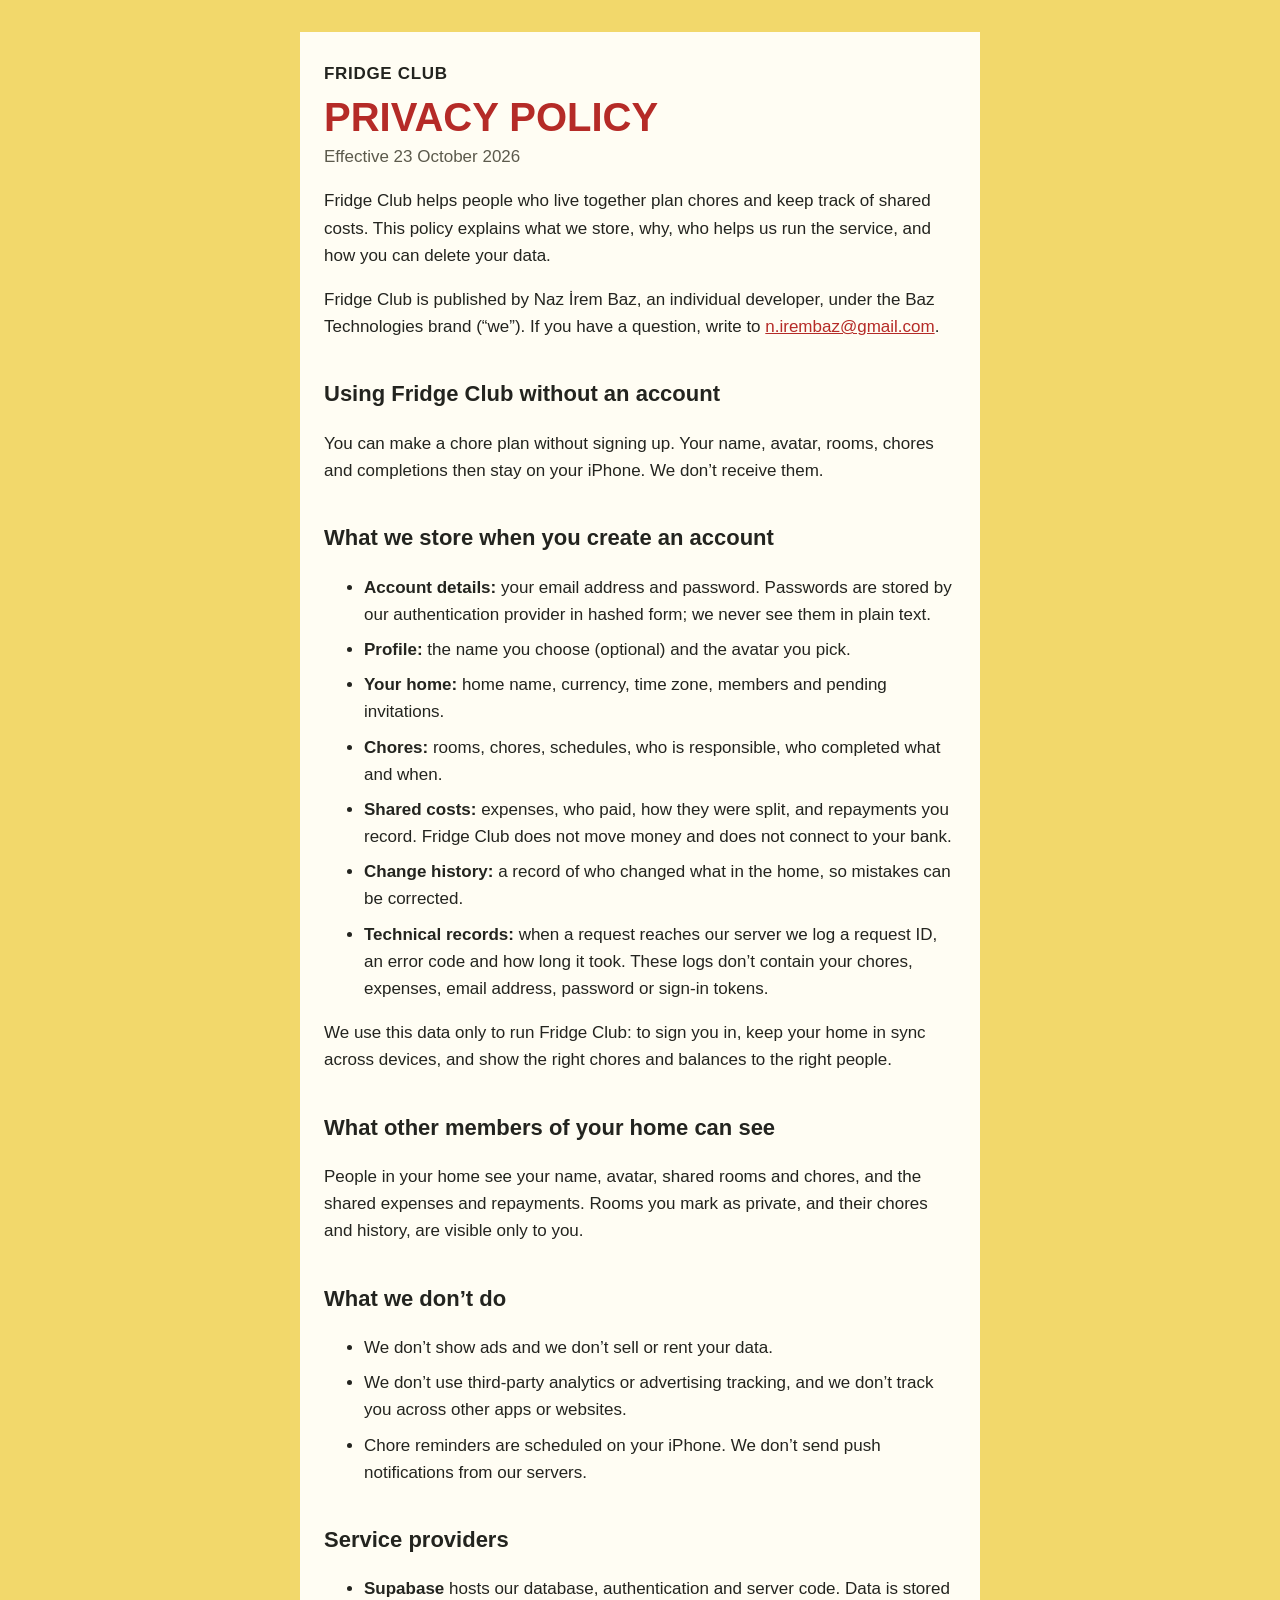
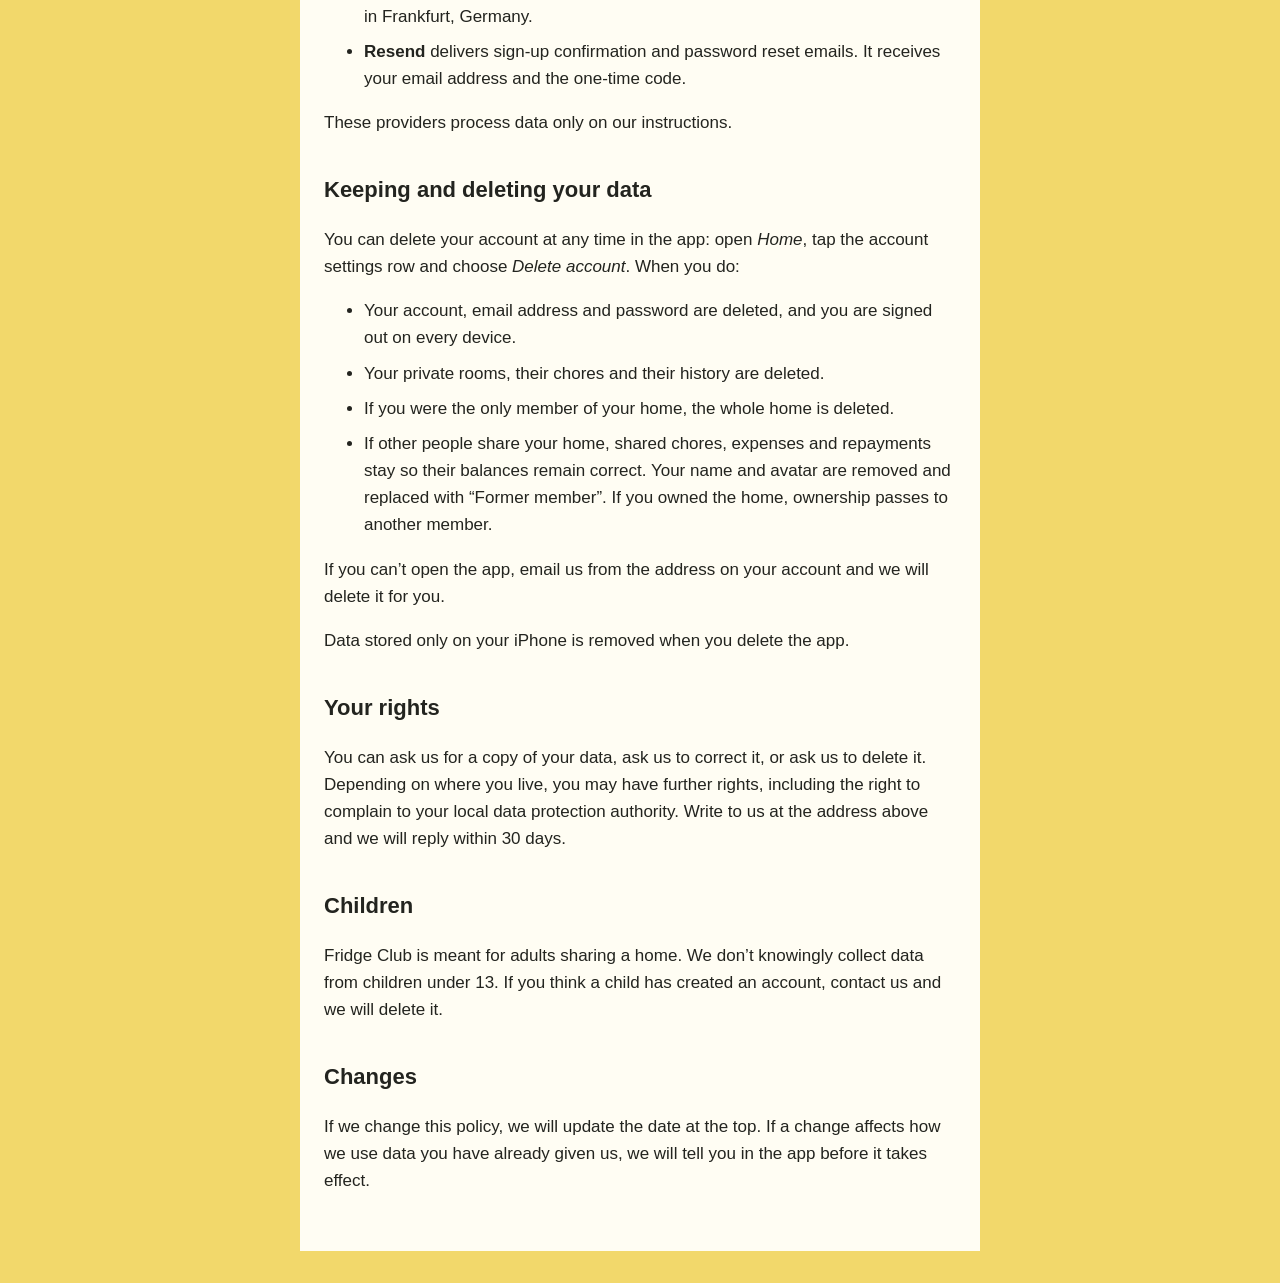
==== privacy/index.html @ 999a1f3d "Fridge Club privacy and support pages Co-Authored-By: Claude Opus 5.5 <noreply@anthropic.com>" ====
<!doctype html>
<html lang="en">
<head>
<meta charset="utf-8">
<meta name="viewport" content="width=device-width, initial-scale=1">
<title>Privacy Policy · Fridge Club</title>
<link rel="stylesheet" href="../style.css">
</head>
<body>
<main>
<p class="brand"><a href="../">Fridge Club</a></p>
<h1>Privacy Policy</h1>
<p class="meta">Effective 23 October 2026</p>

<p>Fridge Club helps people who live together plan chores and keep track of shared costs. This policy explains what we store, why, who helps us run the service, and how you can delete your data.</p>
<p>Fridge Club is published by Naz İrem Baz, an individual developer, under the Baz Technologies brand (“we”). If you have a question, write to <a href="mailto:n.irembaz@gmail.com">n.irembaz@gmail.com</a>.</p>

<h2>Using Fridge Club without an account</h2>
<p>You can make a chore plan without signing up. Your name, avatar, rooms, chores and completions then stay on your iPhone. We don’t receive them.</p>

<h2>What we store when you create an account</h2>
<ul>
<li><strong>Account details:</strong> your email address and password. Passwords are stored by our authentication provider in hashed form; we never see them in plain text.</li>
<li><strong>Profile:</strong> the name you choose (optional) and the avatar you pick.</li>
<li><strong>Your home:</strong> home name, currency, time zone, members and pending invitations.</li>
<li><strong>Chores:</strong> rooms, chores, schedules, who is responsible, who completed what and when.</li>
<li><strong>Shared costs:</strong> expenses, who paid, how they were split, and repayments you record. Fridge Club does not move money and does not connect to your bank.</li>
<li><strong>Change history:</strong> a record of who changed what in the home, so mistakes can be corrected.</li>
<li><strong>Technical records:</strong> when a request reaches our server we log a request ID, an error code and how long it took. These logs don’t contain your chores, expenses, email address, password or sign-in tokens.</li>
</ul>
<p>We use this data only to run Fridge Club: to sign you in, keep your home in sync across devices, and show the right chores and balances to the right people.</p>

<h2>What other members of your home can see</h2>
<p>People in your home see your name, avatar, shared rooms and chores, and the shared expenses and repayments. Rooms you mark as private, and their chores and history, are visible only to you.</p>

<h2>What we don’t do</h2>
<ul>
<li>We don’t show ads and we don’t sell or rent your data.</li>
<li>We don’t use third-party analytics or advertising tracking, and we don’t track you across other apps or websites.</li>
<li>Chore reminders are scheduled on your iPhone. We don’t send push notifications from our servers.</li>
</ul>

<h2>Service providers</h2>
<ul>
<li><strong>Supabase</strong> hosts our database, authentication and server code. Data is stored in Frankfurt, Germany.</li>
<li><strong>Resend</strong> delivers sign-up confirmation and password reset emails. It receives your email address and the one-time code.</li>
</ul>
<p>These providers process data only on our instructions.</p>

<h2>Keeping and deleting your data</h2>
<p>You can delete your account at any time in the app: open <em>Home</em>, tap the account settings row and choose <em>Delete account</em>. When you do:</p>
<ul>
<li>Your account, email address and password are deleted, and you are signed out on every device.</li>
<li>Your private rooms, their chores and their history are deleted.</li>
<li>If you were the only member of your home, the whole home is deleted.</li>
<li>If other people share your home, shared chores, expenses and repayments stay so their balances remain correct. Your name and avatar are removed and replaced with “Former member”. If you owned the home, ownership passes to another member.</li>
</ul>
<p>If you can’t open the app, email us from the address on your account and we will delete it for you.</p>
<p>Data stored only on your iPhone is removed when you delete the app.</p>

<h2>Your rights</h2>
<p>You can ask us for a copy of your data, ask us to correct it, or ask us to delete it. Depending on where you live, you may have further rights, including the right to complain to your local data protection authority. Write to us at the address above and we will reply within 30 days.</p>

<h2>Children</h2>
<p>Fridge Club is meant for adults sharing a home. We don’t knowingly collect data from children under 13. If you think a child has created an account, contact us and we will delete it.</p>

<h2>Changes</h2>
<p>If we change this policy, we will update the date at the top. If a change affects how we use data you have already given us, we will tell you in the app before it takes effect.</p>
</main>
</body>
</html>
---- style.css ----
:root { --paper: #fffdf3; --fridge: #f2d86b; --ink: #23241f; --muted: #5c5a4c; --red: #b52b27; --todo: #ffe2a8; }
* { box-sizing: border-box; }
body { margin: 0; background: var(--fridge); color: var(--ink); font: 17px/1.6 -apple-system, BlinkMacSystemFont, "Segoe UI", sans-serif; }
main { max-width: 680px; margin: 32px auto; padding: 28px 24px 40px; background: var(--paper); }
@media (max-width: 720px) { main { margin: 0; } }
.brand { margin: 0 0 8px; font-weight: 800; letter-spacing: .04em; text-transform: uppercase; }
.brand a { color: var(--ink); text-decoration: none; }
h1 { margin: 0 0 4px; color: var(--red); font-size: 40px; line-height: 1.1; text-transform: uppercase; }
h2 { margin-top: 36px; font-size: 22px; }
h3 { margin: 24px 0 4px; font-size: 18px; }
.meta { color: var(--muted); margin-top: 0; }
a { color: var(--red); }
li { margin-bottom: 8px; }
.todo { background: var(--todo); }
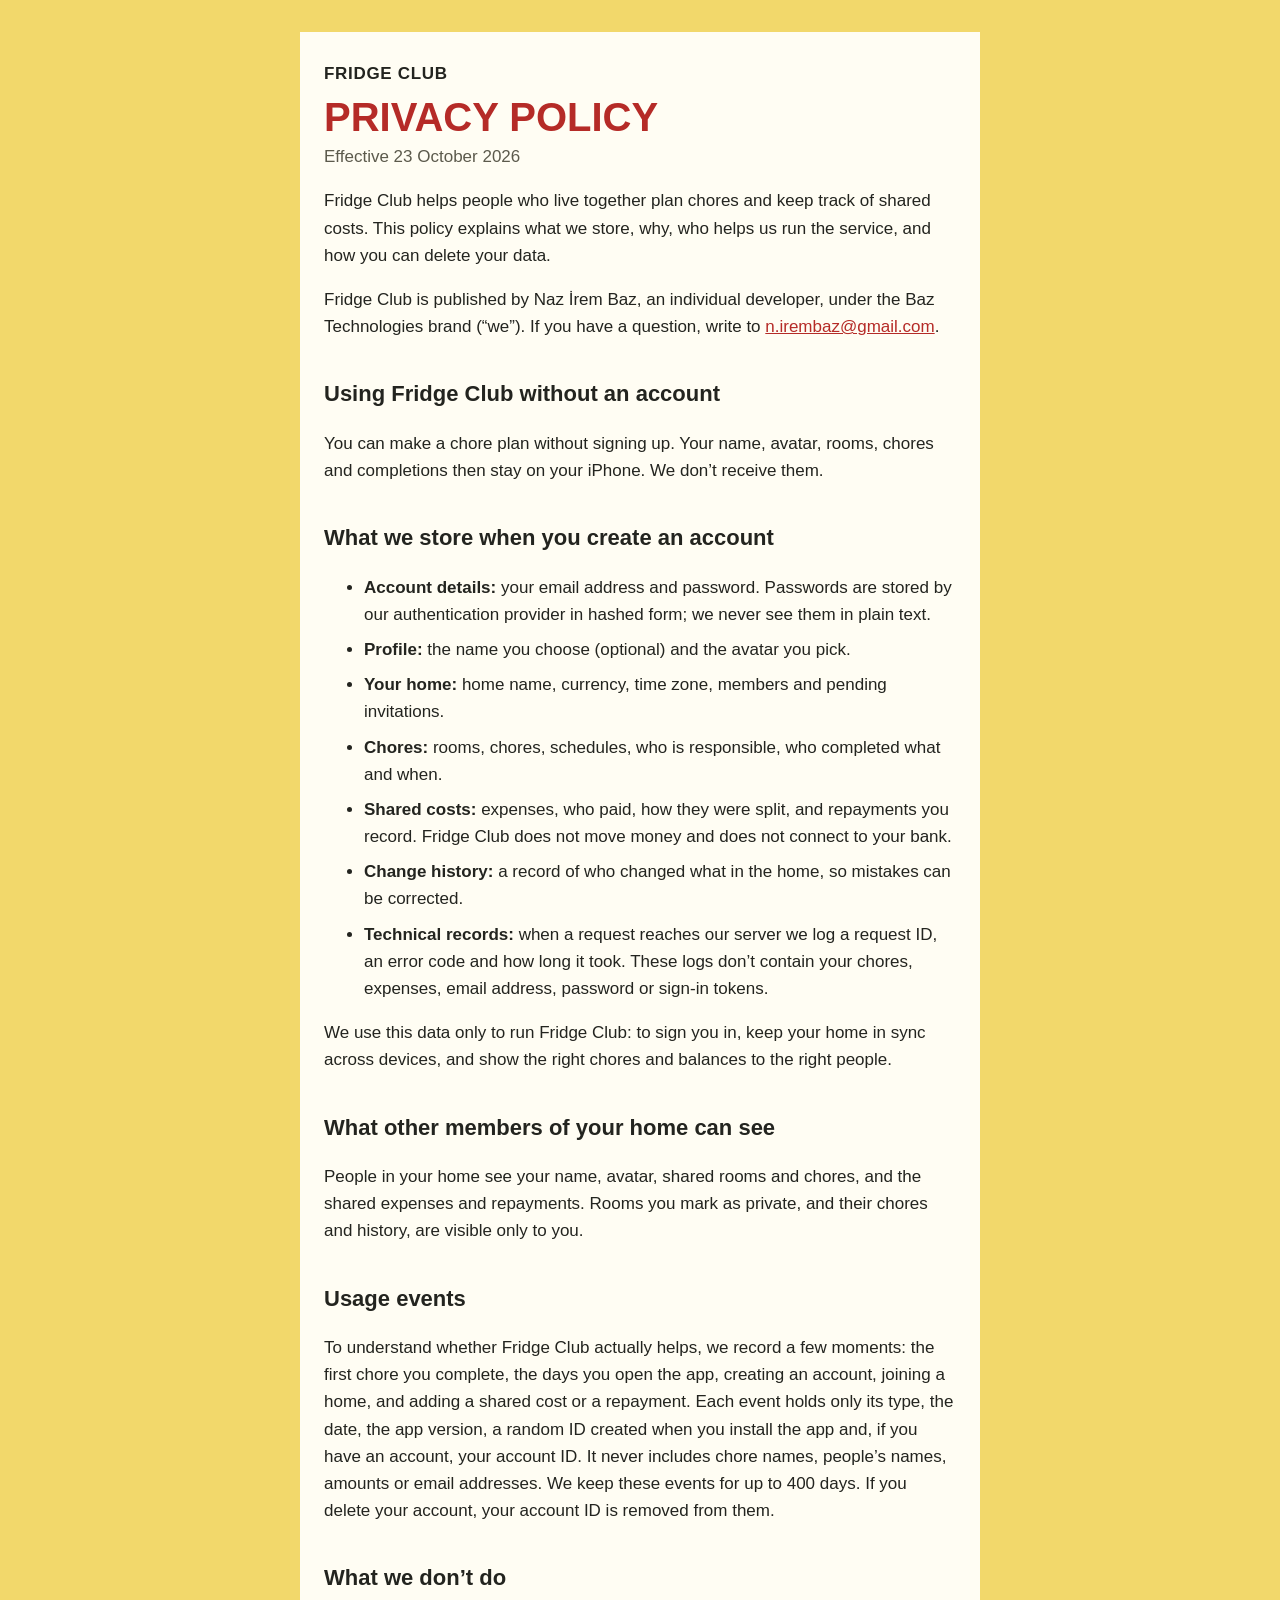
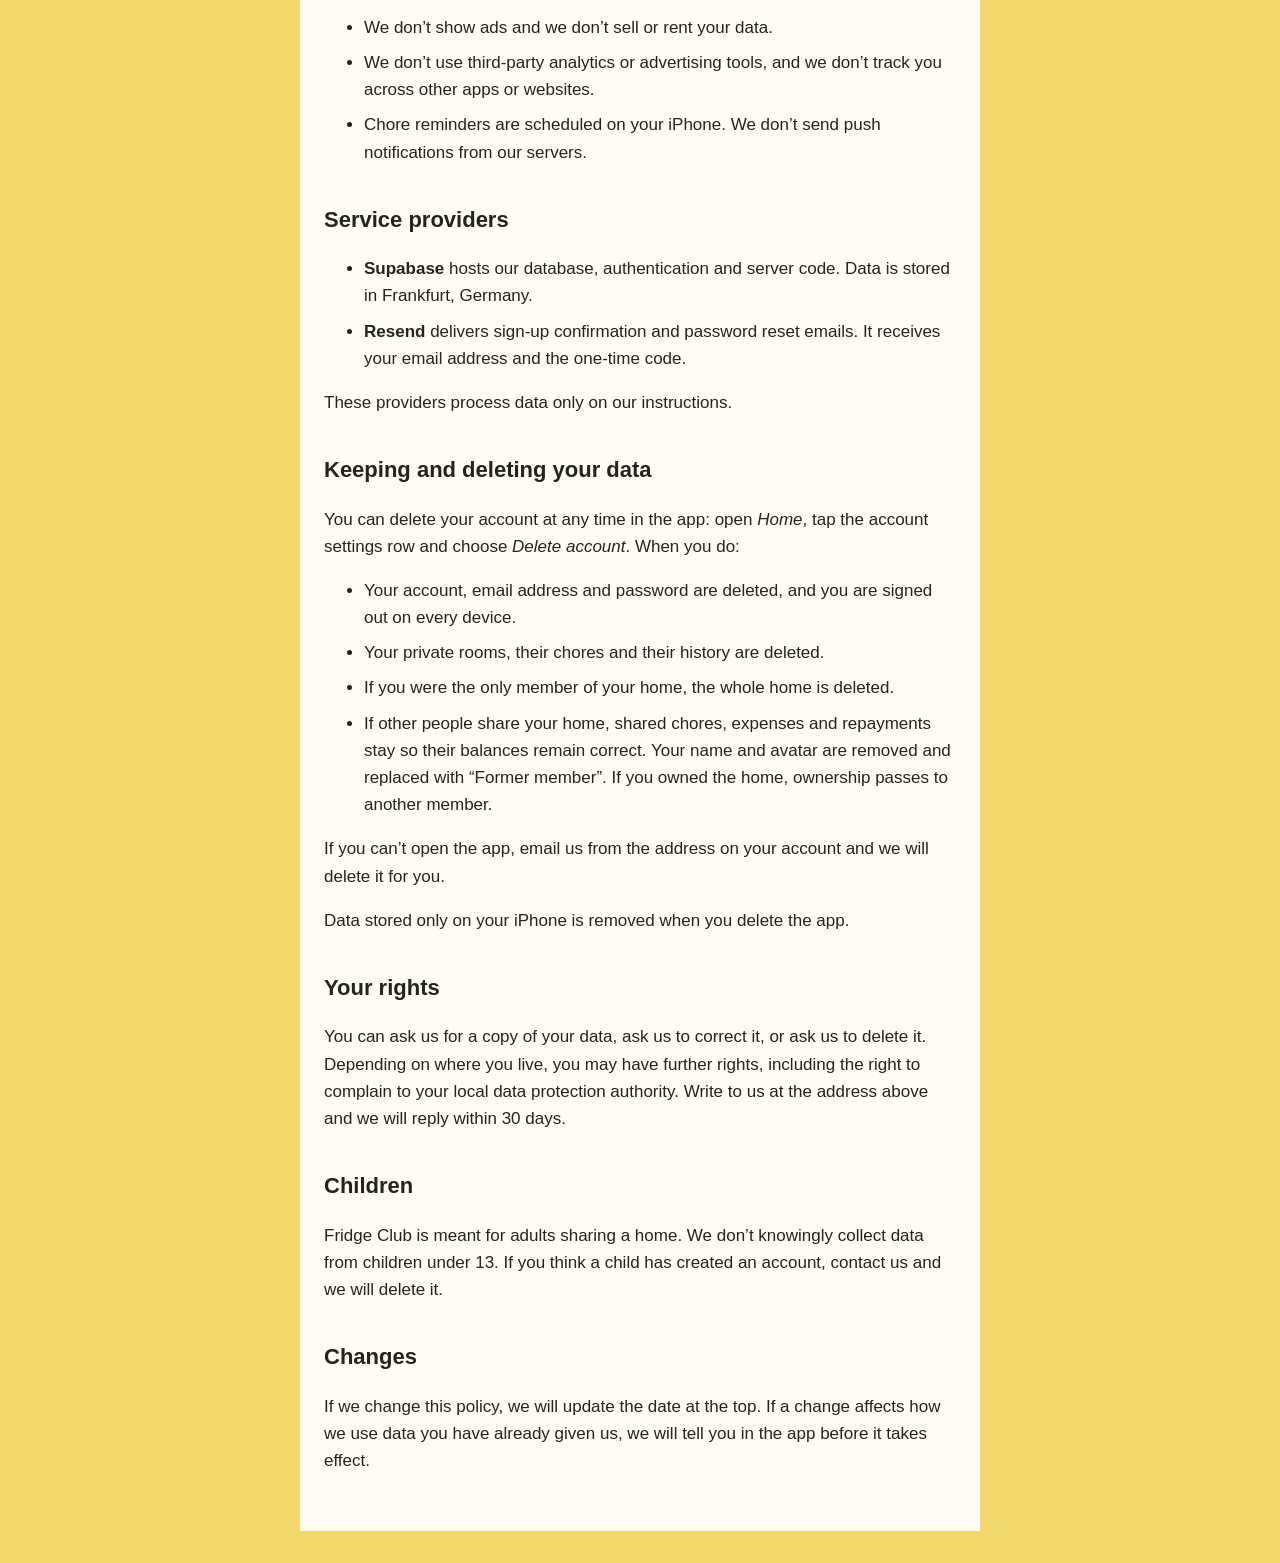
==== commit 442b4e27: "Describe first-party usage events in the privacy policy Co-Authored-By: Claude Opus 5.5 <noreply@ant" ====
--- a/privacy/index.html
+++ b/privacy/index.html
@@ -33,10 +33,13 @@
 <h2>What other members of your home can see</h2>
 <p>People in your home see your name, avatar, shared rooms and chores, and the shared expenses and repayments. Rooms you mark as private, and their chores and history, are visible only to you.</p>
 
+<h2>Usage events</h2>
+<p>To understand whether Fridge Club actually helps, we record a few moments: the first chore you complete, the days you open the app, creating an account, joining a home, and adding a shared cost or a repayment. Each event holds only its type, the date, the app version, a random ID created when you install the app and, if you have an account, your account ID. It never includes chore names, people’s names, amounts or email addresses. We keep these events for up to 400 days. If you delete your account, your account ID is removed from them.</p>
+
 <h2>What we don’t do</h2>
 <ul>
 <li>We don’t show ads and we don’t sell or rent your data.</li>
-<li>We don’t use third-party analytics or advertising tracking, and we don’t track you across other apps or websites.</li>
+<li>We don’t use third-party analytics or advertising tools, and we don’t track you across other apps or websites.</li>
 <li>Chore reminders are scheduled on your iPhone. We don’t send push notifications from our servers.</li>
 </ul>
 
